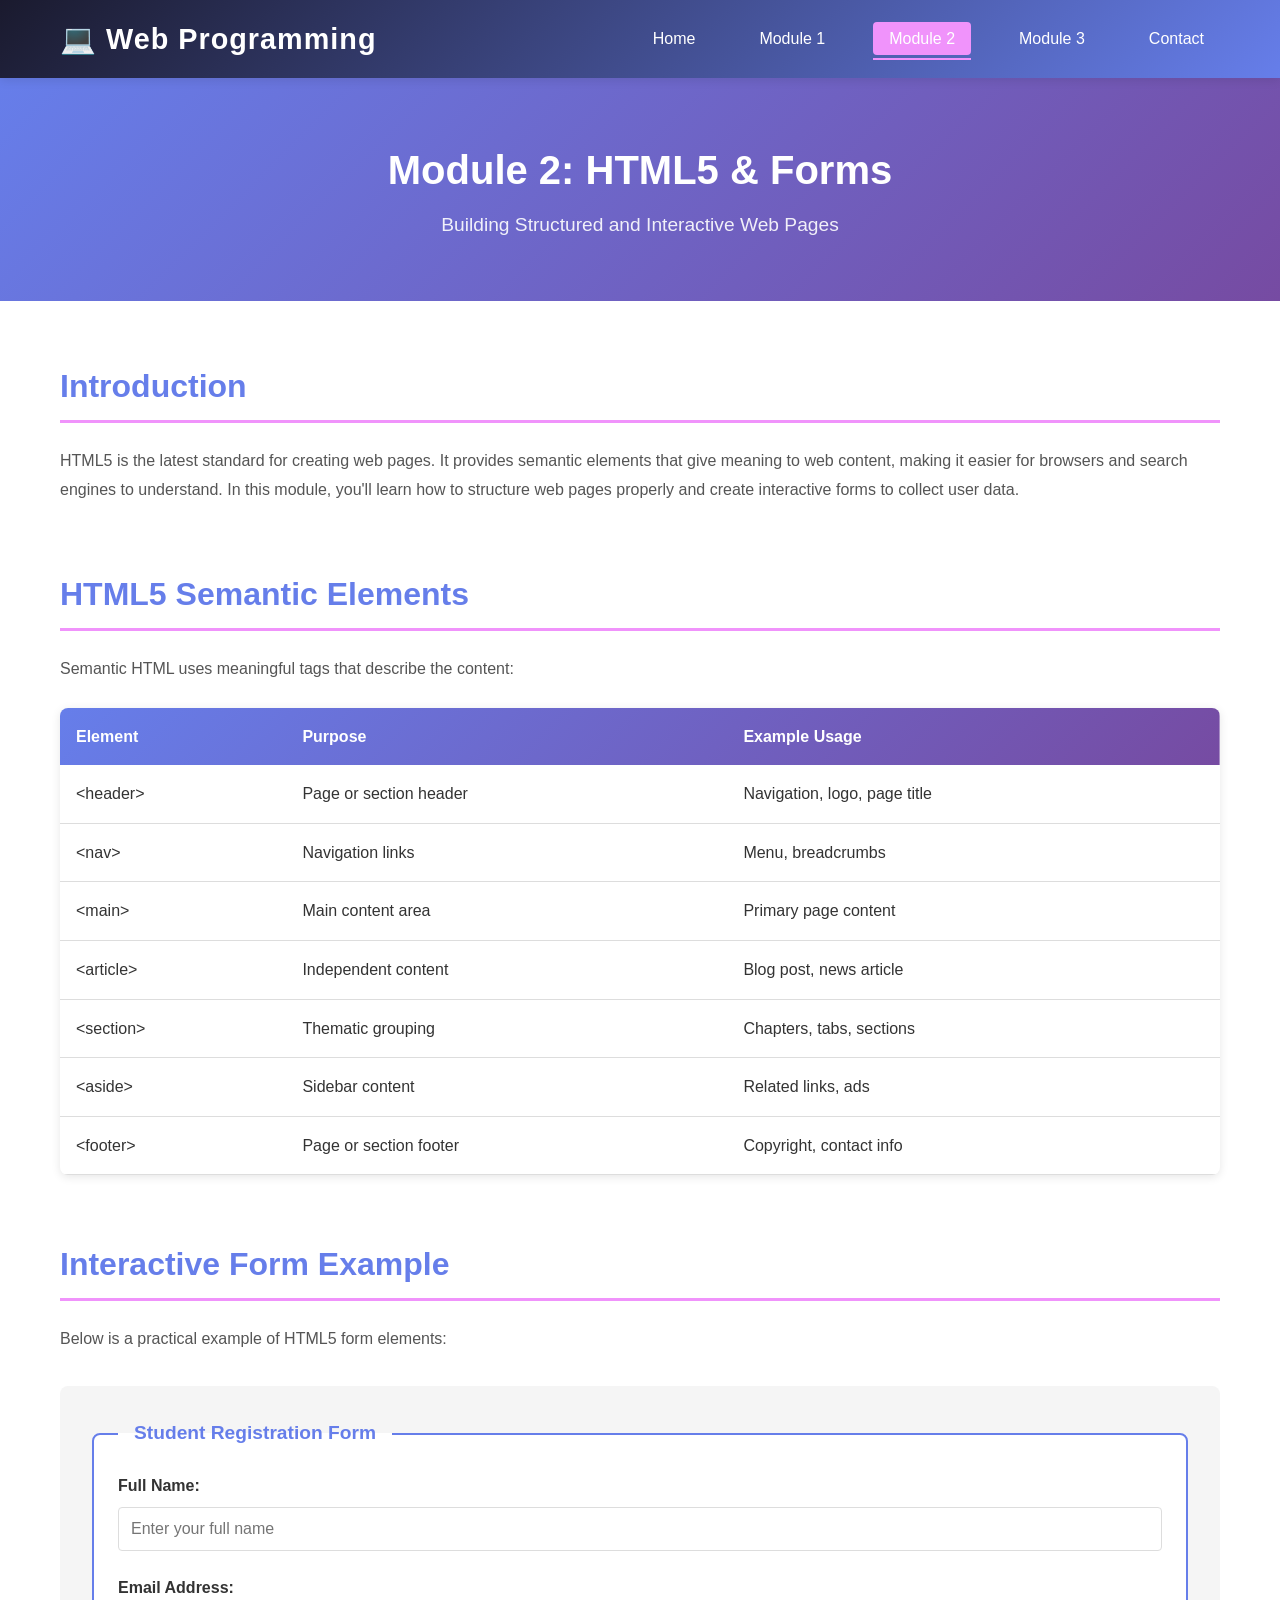
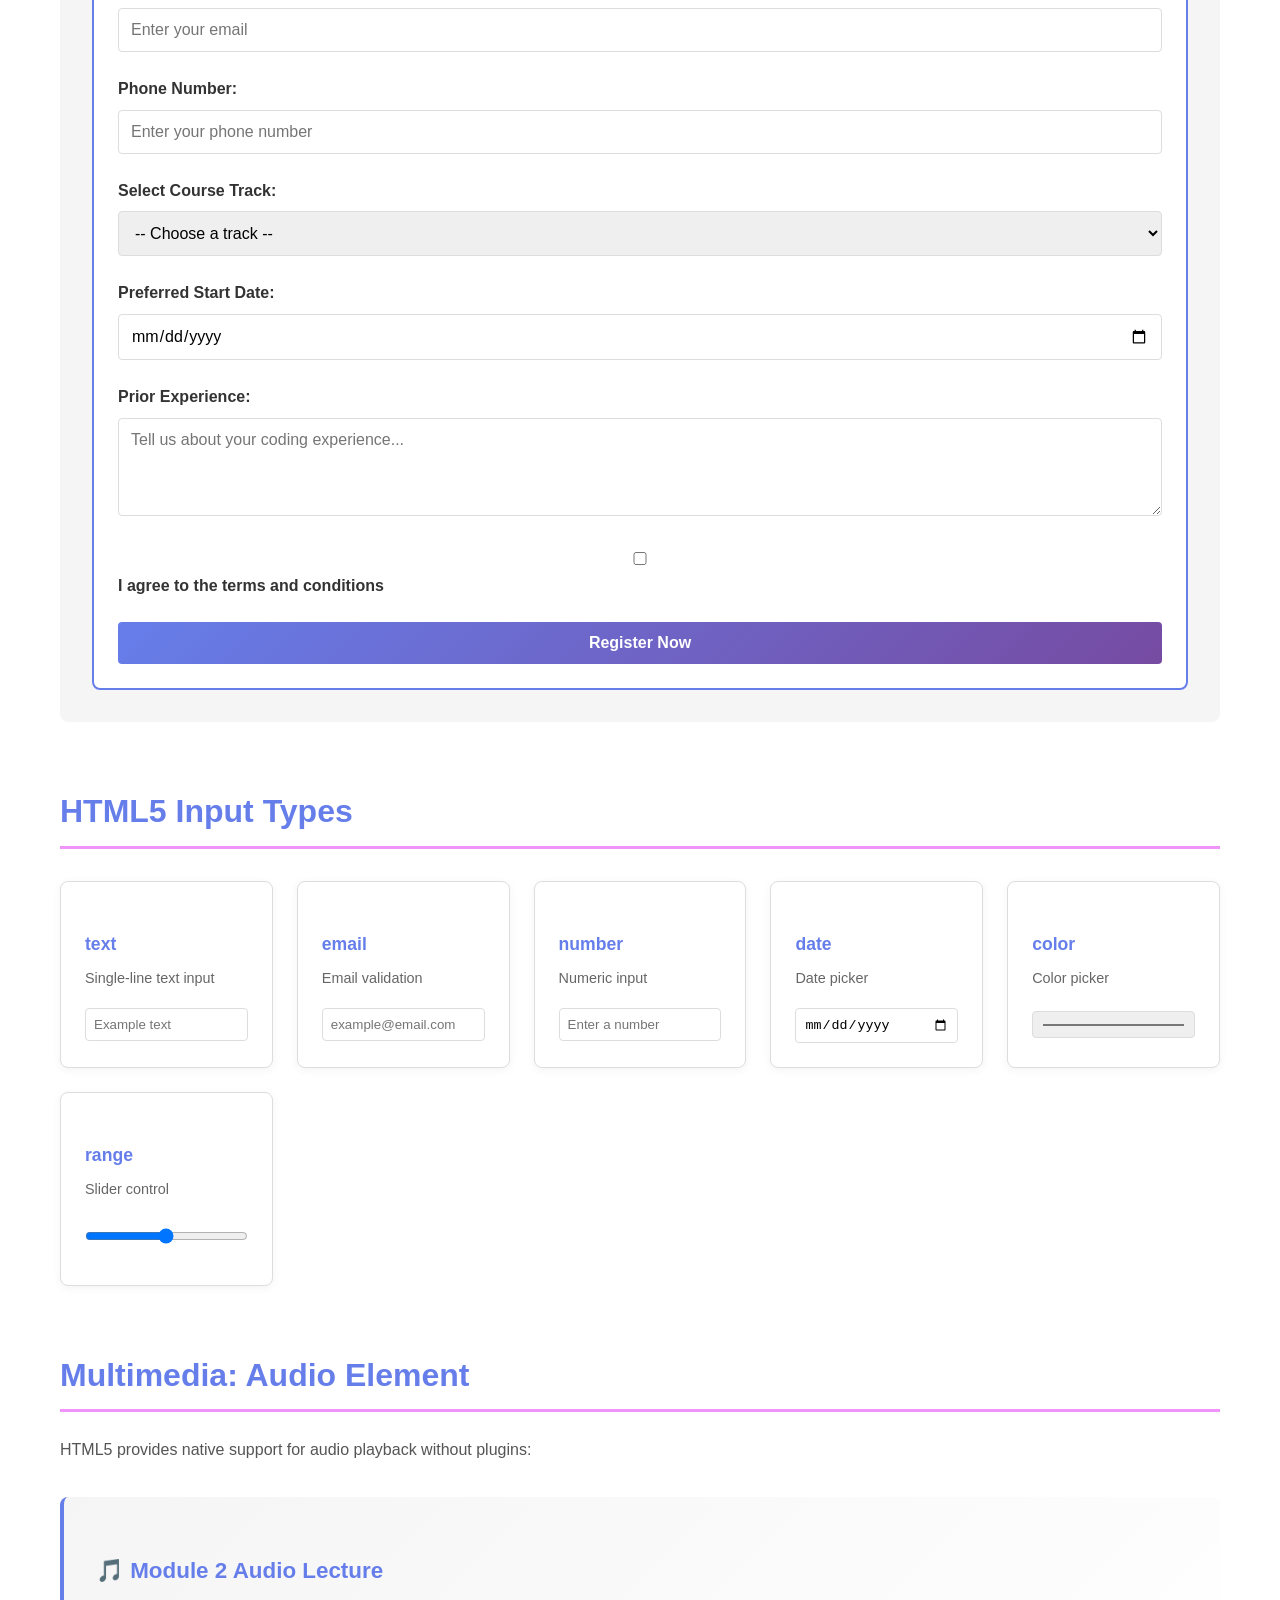
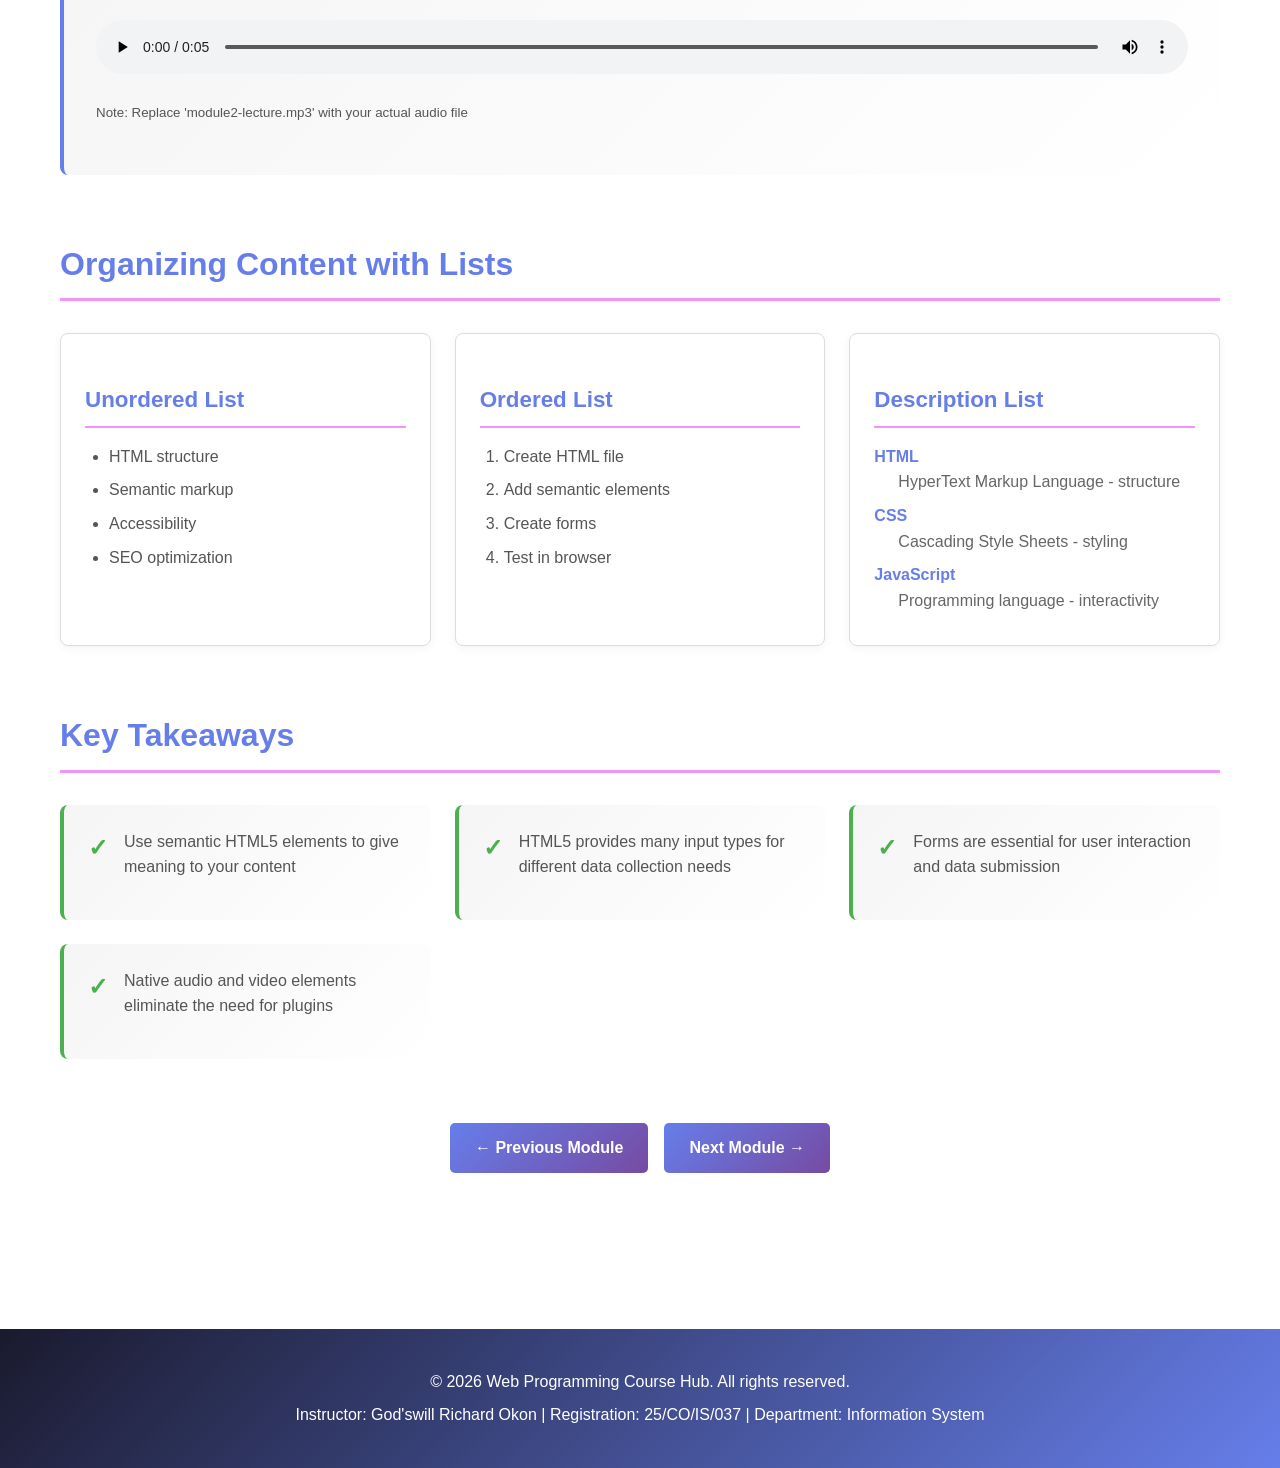
==== module2.html @ a0d01e19 "Initial commit: Web Programming Course Website" ====
<!DOCTYPE html>
<html lang="en">
<head>
    <meta charset="UTF-8">
    <meta name="viewport" content="width=device-width, initial-scale=1.0">
    <title>Module 2: HTML5 & Forms</title>
    <link rel="stylesheet" href="css/style.css">
</head>
<body>
    <!-- Navigation Bar -->
    <nav class="navbar">
        <div class="nav-container">
            <div class="logo">
                <h1>💻 Web Programming</h1>
            </div>
            <ul class="nav-menu">
                <li><a href="index.html">Home</a></li>
                <li><a href="module1.html">Module 1</a></li>
                <li><a href="module2.html" class="active">Module 2</a></li>
                <li><a href="module3.html">Module 3</a></li>
                <li><a href="contact.html">Contact</a></li>
            </ul>
            <div class="hamburger">
                <span></span>
                <span></span>
                <span></span>
            </div>
        </div>
    </nav>

    <!-- Module Header -->
    <section class="module-header">
        <div class="container">
            <h1>Module 2: HTML5 & Forms</h1>
            <p>Building Structured and Interactive Web Pages</p>
        </div>
    </section>

    <!-- Module Content -->
    <section class="module-content">
        <div class="container">
            <!-- Introduction -->
            <div class="content-section">
                <h2>Introduction</h2>
                <p>
                    HTML5 is the latest standard for creating web pages. It provides semantic elements that give meaning 
                    to web content, making it easier for browsers and search engines to understand. In this module, you'll 
                    learn how to structure web pages properly and create interactive forms to collect user data.
                </p>
            </div>

            <!-- HTML5 Semantic Elements -->
            <div class="content-section">
                <h2>HTML5 Semantic Elements</h2>
                <p>Semantic HTML uses meaningful tags that describe the content:</p>
                <table class="elements-table">
                    <thead>
                        <tr>
                            <th>Element</th>
                            <th>Purpose</th>
                            <th>Example Usage</th>
                        </tr>
                    </thead>
                    <tbody>
                        <tr>
                            <td>&lt;header&gt;</td>
                            <td>Page or section header</td>
                            <td>Navigation, logo, page title</td>
                        </tr>
                        <tr>
                            <td>&lt;nav&gt;</td>
                            <td>Navigation links</td>
                            <td>Menu, breadcrumbs</td>
                        </tr>
                        <tr>
                            <td>&lt;main&gt;</td>
                            <td>Main content area</td>
                            <td>Primary page content</td>
                        </tr>
                        <tr>
                            <td>&lt;article&gt;</td>
                            <td>Independent content</td>
                            <td>Blog post, news article</td>
                        </tr>
                        <tr>
                            <td>&lt;section&gt;</td>
                            <td>Thematic grouping</td>
                            <td>Chapters, tabs, sections</td>
                        </tr>
                        <tr>
                            <td>&lt;aside&gt;</td>
                            <td>Sidebar content</td>
                            <td>Related links, ads</td>
                        </tr>
                        <tr>
                            <td>&lt;footer&gt;</td>
                            <td>Page or section footer</td>
                            <td>Copyright, contact info</td>
                        </tr>
                    </tbody>
                </table>
            </div>

            <!-- Form Elements -->
            <div class="content-section">
                <h2>Interactive Form Example</h2>
                <p>Below is a practical example of HTML5 form elements:</p>
                
                <form class="demo-form" onsubmit="handleFormSubmit(event)">
                    <fieldset>
                        <legend>Student Registration Form</legend>
                        
                        <div class="form-group">
                            <label for="fullname">Full Name:</label>
                            <input type="text" id="fullname" name="fullname" placeholder="Enter your full name" required>
                        </div>

                        <div class="form-group">
                            <label for="email">Email Address:</label>
                            <input type="email" id="email" name="email" placeholder="Enter your email" required>
                        </div>

                        <div class="form-group">
                            <label for="phone">Phone Number:</label>
                            <input type="tel" id="phone" name="phone" placeholder="Enter your phone number">
                        </div>

                        <div class="form-group">
                            <label for="course">Select Course Track:</label>
                            <select id="course" name="course" required>
                                <option value="">-- Choose a track --</option>
                                <option value="frontend">Frontend Web Development</option>
                                <option value="backend">Backend Development</option>
                                <option value="fullstack">Full-Stack Development</option>
                                <option value="mobile">Mobile App Development</option>
                            </select>
                        </div>

                        <div class="form-group">
                            <label for="startdate">Preferred Start Date:</label>
                            <input type="date" id="startdate" name="startdate" required>
                        </div>

                        <div class="form-group">
                            <label for="experience">Prior Experience:</label>
                            <textarea id="experience" name="experience" placeholder="Tell us about your coding experience..." rows="4"></textarea>
                        </div>

                        <div class="form-group">
                            <label>
                                <input type="checkbox" name="terms" required>
                                I agree to the terms and conditions
                            </label>
                        </div>

                        <button type="submit" class="btn-submit">Register Now</button>
                    </fieldset>
                </form>
            </div>

            <!-- Form Input Types -->
            <div class="content-section">
                <h2>HTML5 Input Types</h2>
                <div class="input-types-grid">
                    <div class="input-type-card">
                        <h3>text</h3>
                        <p>Single-line text input</p>
                        <input type="text" placeholder="Example text">
                    </div>
                    <div class="input-type-card">
                        <h3>email</h3>
                        <p>Email validation</p>
                        <input type="email" placeholder="example@email.com">
                    </div>
                    <div class="input-type-card">
                        <h3>number</h3>
                        <p>Numeric input</p>
                        <input type="number" placeholder="Enter a number">
                    </div>
                    <div class="input-type-card">
                        <h3>date</h3>
                        <p>Date picker</p>
                        <input type="date">
                    </div>
                    <div class="input-type-card">
                        <h3>color</h3>
                        <p>Color picker</p>
                        <input type="color">
                    </div>
                    <div class="input-type-card">
                        <h3>range</h3>
                        <p>Slider control</p>
                        <input type="range" min="0" max="100">
                    </div>
                </div>
            </div>

            <!-- Audio Player -->
            <div class="content-section">
                <h2>Multimedia: Audio Element</h2>
                <p>HTML5 provides native support for audio playback without plugins:</p>
                <div class="audio-player-box">
                    <h3>🎵 Module 2 Audio Lecture</h3>
                    <audio controls class="audio-player">
                        <source src="audio/module2-lecture.mp3" type="audio/mpeg">
                        <source src="audio/module2-lecture.wav" type="audio/wav">
                        Your browser does not support the audio element.
                    </audio>
                    <p><small>Note: Replace 'module2-lecture.mp3' with your actual audio file</small></p>
                </div>
            </div>

            <!-- Lists -->
            <div class="content-section">
                <h2>Organizing Content with Lists</h2>
                <div class="lists-grid">
                    <div class="list-box">
                        <h3>Unordered List</h3>
                        <ul>
                            <li>HTML structure</li>
                            <li>Semantic markup</li>
                            <li>Accessibility</li>
                            <li>SEO optimization</li>
                        </ul>
                    </div>
                    <div class="list-box">
                        <h3>Ordered List</h3>
                        <ol>
                            <li>Create HTML file</li>
                            <li>Add semantic elements</li>
                            <li>Create forms</li>
                            <li>Test in browser</li>
                        </ol>
                    </div>
                    <div class="list-box">
                        <h3>Description List</h3>
                        <dl>
                            <dt>HTML</dt>
                            <dd>HyperText Markup Language - structure</dd>
                            <dt>CSS</dt>
                            <dd>Cascading Style Sheets - styling</dd>
                            <dt>JavaScript</dt>
                            <dd>Programming language - interactivity</dd>
                        </dl>
                    </div>
                </div>
            </div>

            <!-- Key Takeaways -->
            <div class="content-section">
                <h2>Key Takeaways</h2>
                <div class="takeaways-list">
                    <div class="takeaway-item">
                        <span class="checkmark">✓</span>
                        <p>Use semantic HTML5 elements to give meaning to your content</p>
                    </div>
                    <div class="takeaway-item">
                        <span class="checkmark">✓</span>
                        <p>HTML5 provides many input types for different data collection needs</p>
                    </div>
                    <div class="takeaway-item">
                        <span class="checkmark">✓</span>
                        <p>Forms are essential for user interaction and data submission</p>
                    </div>
                    <div class="takeaway-item">
                        <span class="checkmark">✓</span>
                        <p>Native audio and video elements eliminate the need for plugins</p>
                    </div>
                </div>
            </div>

            <!-- Navigation Buttons -->
            <div class="module-navigation">
                <a href="module1.html" class="btn-nav">← Previous Module</a>
                <a href="module3.html" class="btn-nav">Next Module →</a>
            </div>
        </div>
    </section>

    <!-- Footer -->
    <footer class="footer">
        <div class="container">
            <p>&copy; 2026 Web Programming Course Hub. All rights reserved.</p>
            <p>Instructor: God'swill Richard Okon | Registration: 25/CO/IS/037 | Department: Information System</p>
        </div>
    </footer>

    <script src="js/script.js"></script>
</body>
</html>
---- css/style.css ----
/* ========================================
   GLOBAL STYLES & VARIABLES
   ======================================== */

:root {
    --primary-color: #667eea;
    --secondary-color: #764ba2;
    --accent-color: #f093fb;
    --dark-color: #1a1a2e;
    --light-color: #f5f5f5;
    --text-color: #333;
    --border-color: #ddd;
    --success-color: #4caf50;
    --warning-color: #ff9800;
    --error-color: #f44336;
    --transition: all 0.3s ease;
}

* {
    margin: 0;
    padding: 0;
    box-sizing: border-box;
}

html {
    scroll-behavior: smooth;
}

body {
    font-family: 'Segoe UI', Tahoma, Geneva, Verdana, sans-serif;
    line-height: 1.6;
    color: var(--text-color);
    background-color: #fff;
}

.container {
    max-width: 1200px;
    margin: 0 auto;
    padding: 0 20px;
}

/* ========================================
   NAVIGATION BAR
   ======================================== */

.navbar {
    background: linear-gradient(135deg, var(--dark-color), var(--primary-color));
    padding: 1rem 0;
    position: sticky;
    top: 0;
    z-index: 1000;
    box-shadow: 0 2px 10px rgba(0, 0, 0, 0.1);
}

.nav-container {
    max-width: 1200px;
    margin: 0 auto;
    padding: 0 20px;
    display: flex;
    justify-content: space-between;
    align-items: center;
}

.logo h1 {
    color: white;
    font-size: 1.8rem;
    font-weight: 700;
    letter-spacing: 1px;
}

.nav-menu {
    display: flex;
    list-style: none;
    gap: 2rem;
}

.nav-menu a {
    color: white;
    text-decoration: none;
    font-weight: 500;
    padding: 0.5rem 1rem;
    border-radius: 4px;
    transition: var(--transition);
    position: relative;
}

.nav-menu a:hover,
.nav-menu a.active {
    background-color: var(--accent-color);
    color: white;
}

.nav-menu a::after {
    content: '';
    position: absolute;
    bottom: -5px;
    left: 0;
    width: 0;
    height: 2px;
    background-color: var(--accent-color);
    transition: width 0.3s ease;
}

.nav-menu a:hover::after,
.nav-menu a.active::after {
    width: 100%;
}

.hamburger {
    display: none;
    flex-direction: column;
    cursor: pointer;
}

.hamburger span {
    width: 25px;
    height: 3px;
    background-color: white;
    margin: 5px 0;
    border-radius: 3px;
    transition: var(--transition);
}

/* ========================================
   HERO SECTION
   ======================================== */

.hero {
    background: linear-gradient(135deg, var(--primary-color), var(--secondary-color));
    color: white;
    padding: 100px 20px;
    text-align: center;
    animation: fadeInDown 0.8s ease;
}

.hero-content h2 {
    font-size: 3rem;
    margin-bottom: 1rem;
    text-shadow: 2px 2px 4px rgba(0, 0, 0, 0.3);
}

.hero-content p {
    font-size: 1.3rem;
    margin-bottom: 2rem;
    opacity: 0.95;
}

.cta-button {
    background-color: var(--accent-color);
    color: white;
    padding: 12px 30px;
    border: none;
    border-radius: 50px;
    font-size: 1rem;
    font-weight: 600;
    cursor: pointer;
    transition: var(--transition);
    box-shadow: 0 4px 15px rgba(0, 0, 0, 0.2);
}

.cta-button:hover {
    transform: translateY(-3px);
    box-shadow: 0 6px 20px rgba(0, 0, 0, 0.3);
    background-color: #ff7fe5;
}

/* ========================================
   ABOUT SECTION
   ======================================== */

.about {
    padding: 60px 20px;
    background-color: var(--light-color);
}

.about h2 {
    font-size: 2.2rem;
    margin-bottom: 1.5rem;
    text-align: center;
    color: var(--primary-color);
}

.about p {
    font-size: 1.1rem;
    line-height: 1.8;
    text-align: center;
    max-width: 800px;
    margin: 0 auto;
    color: #555;
}

/* ========================================
   MODULES SECTION
   ======================================== */

.modules {
    padding: 80px 20px;
}

.modules h2 {
    font-size: 2.5rem;
    text-align: center;
    margin-bottom: 3rem;
    color: var(--primary-color);
}

.modules-grid {
    display: grid;
    grid-template-columns: repeat(auto-fit, minmax(350px, 1fr));
    gap: 2rem;
}

.module-card {
    background: white;
    border-radius: 10px;
    overflow: hidden;
    box-shadow: 0 4px 15px rgba(0, 0, 0, 0.1);
    transition: var(--transition);
    animation: fadeInUp 0.8s ease;
}

.module-card:hover {
    transform: translateY(-10px);
    box-shadow: 0 8px 25px rgba(0, 0, 0, 0.15);
}

.module-image {
    width: 100%;
    height: 250px;
    overflow: hidden;
    background: linear-gradient(135deg, var(--primary-color), var(--secondary-color));
    display: flex;
    align-items: center;
    justify-content: center;
}

.module-image img {
    width: 100%;
    height: 100%;
    object-fit: cover;
}

.module-content {
    padding: 2rem;
}

.module-content h3 {
    color: var(--primary-color);
    margin-bottom: 1rem;
    font-size: 1.5rem;
}

.module-content p {
    color: #666;
    margin-bottom: 1.5rem;
    line-height: 1.7;
}

.topics-list {
    list-style: none;
    margin-bottom: 1.5rem;
}

.topics-list li {
    padding: 0.5rem 0;
    padding-left: 1.5rem;
    position: relative;
    color: #555;
}

.topics-list li:before {
    content: '✓';
    position: absolute;
    left: 0;
    color: var(--success-color);
    font-weight: bold;
}

.btn-learn-more {
    display: inline-block;
    background: linear-gradient(135deg, var(--primary-color), var(--secondary-color));
    color: white;
    padding: 10px 20px;
    border-radius: 5px;
    text-decoration: none;
    transition: var(--transition);
    font-weight: 600;
}

.btn-learn-more:hover {
    transform: translateX(5px);
    box-shadow: 0 4px 15px rgba(102, 126, 234, 0.4);
}

/* ========================================
   FEATURES SECTION
   ======================================== */

.features {
    padding: 80px 20px;
    background-color: var(--light-color);
}

.features h2 {
    font-size: 2.5rem;
    text-align: center;
    margin-bottom: 3rem;
    color: var(--primary-color);
}

.features-grid {
    display: grid;
    grid-template-columns: repeat(auto-fit, minmax(250px, 1fr));
    gap: 2rem;
}

.feature-box {
    background: white;
    padding: 2rem;
    border-radius: 10px;
    text-align: center;
    box-shadow: 0 2px 10px rgba(0, 0, 0, 0.05);
    transition: var(--transition);
}

.feature-box:hover {
    transform: translateY(-5px);
    box-shadow: 0 4px 20px rgba(0, 0, 0, 0.1);
}

.feature-icon {
    font-size: 3rem;
    margin-bottom: 1rem;
}

.feature-box h3 {
    color: var(--primary-color);
    margin-bottom: 1rem;
}

.feature-box p {
    color: #666;
    line-height: 1.6;
}

/* ========================================
   MODULE HEADER
   ======================================== */

.module-header {
    background: linear-gradient(135deg, var(--primary-color), var(--secondary-color));
    color: white;
    padding: 60px 20px;
    text-align: center;
}

.module-header h1 {
    font-size: 2.5rem;
    margin-bottom: 0.5rem;
}

.module-header p {
    font-size: 1.2rem;
    opacity: 0.9;
}

/* ========================================
   MODULE CONTENT
   ======================================== */

.module-content {
    padding: 60px 20px;
}

.content-section {
    margin-bottom: 4rem;
}

.content-section h2 {
    color: var(--primary-color);
    font-size: 2rem;
    margin-bottom: 1.5rem;
    border-bottom: 3px solid var(--accent-color);
    padding-bottom: 0.5rem;
}

.content-section h3 {
    color: var(--secondary-color);
    font-size: 1.4rem;
    margin-bottom: 1rem;
    margin-top: 1.5rem;
}

.content-section p {
    color: #555;
    line-height: 1.8;
    margin-bottom: 1rem;
}

/* ========================================
   TABLES
   ======================================== */

.protocols-table,
.elements-table,
.selectors-table {
    width: 100%;
    border-collapse: collapse;
    margin: 1.5rem 0;
    box-shadow: 0 2px 10px rgba(0, 0, 0, 0.1);
    border-radius: 8px;
    overflow: hidden;
}

.protocols-table thead,
.elements-table thead,
.selectors-table thead {
    background: linear-gradient(135deg, var(--primary-color), var(--secondary-color));
    color: white;
}

.protocols-table th,
.elements-table th,
.selectors-table th {
    padding: 1rem;
    text-align: left;
    font-weight: 600;
}

.protocols-table td,
.elements-table td,
.selectors-table td {
    padding: 1rem;
    border-bottom: 1px solid var(--border-color);
}

.protocols-table tbody tr:hover,
.elements-table tbody tr:hover,
.selectors-table tbody tr:hover {
    background-color: var(--light-color);
}

/* ========================================
   CONCEPT CARDS
   ======================================== */

.concepts-grid {
    display: grid;
    grid-template-columns: repeat(auto-fit, minmax(250px, 1fr));
    gap: 1.5rem;
    margin: 2rem 0;
}

.concept-card {
    background: linear-gradient(135deg, var(--light-color), white);
    padding: 1.5rem;
    border-radius: 8px;
    border-left: 4px solid var(--primary-color);
    box-shadow: 0 2px 10px rgba(0, 0, 0, 0.05);
    transition: var(--transition);
}

.concept-card:hover {
    transform: translateX(5px);
    box-shadow: 0 4px 15px rgba(0, 0, 0, 0.1);
}

.concept-card h3 {
    color: var(--primary-color);
    margin-bottom: 0.5rem;
}

.concept-card p {
    color: #666;
    font-size: 0.95rem;
}

/* ========================================
   ARCHITECTURE BOX
   ======================================== */

.architecture-box {
    display: flex;
    gap: 2rem;
    margin: 2rem 0;
    flex-wrap: wrap;
    align-items: center;
    justify-content: center;
}

.architecture-item {
    background: linear-gradient(135deg, var(--light-color), white);
    padding: 2rem;
    border-radius: 8px;
    flex: 1;
    min-width: 250px;
    border: 2px solid var(--primary-color);
}

.architecture-item h3 {
    color: var(--primary-color);
    margin-bottom: 1rem;
}

.architecture-item ul {
    list-style: none;
    padding-left: 0;
}

.architecture-item li {
    padding: 0.5rem 0;
    padding-left: 1.5rem;
    position: relative;
    color: #555;
}

.architecture-item li:before {
    content: '→';
    position: absolute;
    left: 0;
    color: var(--secondary-color);
    font-weight: bold;
}

.architecture-arrow {
    font-size: 2rem;
    color: var(--primary-color);
    font-weight: bold;
}

/* ========================================
   LIFECYCLE STEPS
   ======================================== */

.lifecycle-steps {
    display: grid;
    grid-template-columns: repeat(auto-fit, minmax(150px, 1fr));
    gap: 1.5rem;
    margin: 2rem 0;
}

.step {
    background: white;
    padding: 1.5rem;
    border-radius: 8px;
    text-align: center;
    box-shadow: 0 2px 10px rgba(0, 0, 0, 0.1);
    transition: var(--transition);
    border-top: 3px solid var(--primary-color);
}

.step:hover {
    transform: translateY(-5px);
    box-shadow: 0 4px 20px rgba(0, 0, 0, 0.15);
}

.step-number {
    display: inline-block;
    width: 40px;
    height: 40px;
    background: linear-gradient(135deg, var(--primary-color), var(--secondary-color));
    color: white;
    border-radius: 50%;
    line-height: 40px;
    font-weight: bold;
    margin-bottom: 0.5rem;
}

.step h3 {
    color: var(--primary-color);
    margin-bottom: 0.5rem;
}

.step p {
    color: #666;
    font-size: 0.9rem;
}

/* ========================================
   TAKEAWAYS LIST
   ======================================== */

.takeaways-list {
    display: grid;
    grid-template-columns: repeat(auto-fit, minmax(300px, 1fr));
    gap: 1.5rem;
    margin: 2rem 0;
}

.takeaway-item {
    background: linear-gradient(135deg, var(--light-color), white);
    padding: 1.5rem;
    border-radius: 8px;
    border-left: 4px solid var(--success-color);
    display: flex;
    gap: 1rem;
}

.checkmark {
    color: var(--success-color);
    font-size: 1.5rem;
    font-weight: bold;
    flex-shrink: 0;
}

.takeaway-item p {
    color: #555;
    line-height: 1.6;
}

/* ========================================
   FORMS
   ======================================== */

.demo-form,
.contact-form {
    background: var(--light-color);
    padding: 2rem;
    border-radius: 8px;
    margin: 2rem 0;
}

fieldset {
    border: 2px solid var(--primary-color);
    border-radius: 8px;
    padding: 1.5rem;
    background: white;
}

legend {
    color: var(--primary-color);
    font-weight: 600;
    padding: 0 1rem;
    font-size: 1.2rem;
}

.form-group {
    margin-bottom: 1.5rem;
}

.form-group label {
    display: block;
    margin-bottom: 0.5rem;
    color: var(--text-color);
    font-weight: 600;
}

.form-group input,
.form-group select,
.form-group textarea {
    width: 100%;
    padding: 0.75rem;
    border: 1px solid var(--border-color);
    border-radius: 4px;
    font-size: 1rem;
    font-family: inherit;
    transition: var(--transition);
}

.form-group input:focus,
.form-group select:focus,
.form-group textarea:focus {
    outline: none;
    border-color: var(--primary-color);
    box-shadow: 0 0 0 3px rgba(102, 126, 234, 0.1);
}

.btn-submit {
    background: linear-gradient(135deg, var(--primary-color), var(--secondary-color));
    color: white;
    padding: 12px 30px;
    border: none;
    border-radius: 4px;
    font-size: 1rem;
    font-weight: 600;
    cursor: pointer;
    transition: var(--transition);
    width: 100%;
}

.btn-submit:hover {
    transform: translateY(-2px);
    box-shadow: 0 4px 15px rgba(102, 126, 234, 0.4);
}

/* ========================================
   INPUT TYPES GRID
   ======================================== */

.input-types-grid {
    display: grid;
    grid-template-columns: repeat(auto-fit, minmax(200px, 1fr));
    gap: 1.5rem;
    margin: 2rem 0;
}

.input-type-card {
    background: white;
    padding: 1.5rem;
    border-radius: 8px;
    border: 1px solid var(--border-color);
    box-shadow: 0 2px 10px rgba(0, 0, 0, 0.05);
}

.input-type-card h3 {
    color: var(--primary-color);
    margin-bottom: 0.5rem;
    font-size: 1.1rem;
}

.input-type-card p {
    color: #666;
    font-size: 0.9rem;
    margin-bottom: 1rem;
}

.input-type-card input {
    width: 100%;
    padding: 0.5rem;
    border: 1px solid var(--border-color);
    border-radius: 4px;
}

/* ========================================
   AUDIO PLAYER
   ======================================== */

.audio-player-box {
    background: linear-gradient(135deg, var(--light-color), white);
    padding: 2rem;
    border-radius: 8px;
    margin: 2rem 0;
    border-left: 4px solid var(--primary-color);
}

.audio-player-box h3 {
    color: var(--primary-color);
    margin-bottom: 1rem;
}

.audio-player {
    width: 100%;
    margin: 1rem 0;
}

/* ========================================
   LISTS
   ======================================== */

.lists-grid {
    display: grid;
    grid-template-columns: repeat(auto-fit, minmax(250px, 1fr));
    gap: 1.5rem;
    margin: 2rem 0;
}

.list-box {
    background: white;
    padding: 1.5rem;
    border-radius: 8px;
    border: 1px solid var(--border-color);
    box-shadow: 0 2px 10px rgba(0, 0, 0, 0.05);
}

.list-box h3 {
    color: var(--primary-color);
    margin-bottom: 1rem;
    border-bottom: 2px solid var(--accent-color);
    padding-bottom: 0.5rem;
}

.list-box ul,
.list-box ol {
    margin-left: 1.5rem;
}

.list-box li {
    margin-bottom: 0.5rem;
    color: #555;
}

.list-box dl {
    margin-left: 0;
}

.list-box dt {
    font-weight: 600;
    color: var(--primary-color);
    margin-top: 0.5rem;
}

.list-box dd {
    margin-left: 1.5rem;
    color: #666;
    margin-bottom: 0.5rem;
}

/* ========================================
   BOX MODEL DEMO
   ======================================== */

.box-model-demo {
    margin: 2rem 0;
    display: flex;
    justify-content: center;
}

.box-model-outer {
    background-color: #FFE66D;
    padding: 30px;
    border-radius: 8px;
    text-align: center;
    max-width: 500px;
}

.box-model-outer p {
    color: #333;
    font-weight: 600;
    margin: 0;
}

.box-model-border {
    background-color: #FF6B6B;
    padding: 20px;
    border: 3px solid #333;
    border-radius: 4px;
    margin-top: 10px;
}

.box-model-border p {
    color: white;
    margin: 0;
}

.box-model-padding {
    background-color: #4ECDC4;
    padding: 15px;
    border-radius: 4px;
    margin-top: 10px;
}

.box-model-padding p {
    color: white;
    margin: 0;
}

.box-model-content {
    background-color: #667eea;
    padding: 10px;
    border-radius: 4px;
    margin-top: 10px;
}

.box-model-content p {
    color: white;
    margin: 0;
}

/* ========================================
   FLEXBOX DEMO
   ======================================== */

.flexbox-demo {
    display: flex;
    gap: 1rem;
    margin: 2rem 0;
    flex-wrap: wrap;
    padding: 1.5rem;
    background: var(--light-color);
    border-radius: 8px;
}

.flex-item {
    flex: 1;
    min-width: 150px;
    background: linear-gradient(135deg, var(--primary-color), var(--secondary-color));
    color: white;
    padding: 2rem;
    border-radius: 8px;
    text-align: center;
    font-weight: 600;
    transition: var(--transition);
}

.flex-item:hover {
    transform: scale(1.05);
}

/* ========================================
   GRID DEMO
   ======================================== */

.grid-demo {
    display: grid;
    grid-template-columns: repeat(auto-fit, minmax(150px, 1fr));
    gap: 1rem;
    margin: 2rem 0;
    padding: 1.5rem;
    background: var(--light-color);
    border-radius: 8px;
}

.grid-item {
    background: linear-gradient(135deg, var(--primary-color), var(--secondary-color));
    color: white;
    padding: 2rem;
    border-radius: 8px;
    text-align: center;
    font-weight: 600;
    transition: var(--transition);
}

.grid-item:hover {
    transform: scale(1.05);
}

/* ========================================
   COLORS GRID
   ======================================== */

.colors-grid {
    display: grid;
    grid-template-columns: repeat(auto-fit, minmax(150px, 1fr));
    gap: 1.5rem;
    margin: 2rem 0;
}

.color-box {
    height: 150px;
    border-radius: 8px;
    display: flex;
    flex-direction: column;
    align-items: center;
    justify-content: center;
    color: white;
    text-shadow: 1px 1px 2px rgba(0, 0, 0, 0.3);
    box-shadow: 0 4px 15px rgba(0, 0, 0, 0.1);
    transition: var(--transition);
}

.color-box:hover {
    transform: translateY(-5px);
}

.color-box p {
    font-weight: 600;
    margin: 0;
}

.color-box small {
    opacity: 0.9;
    font-size: 0.85rem;
}

/* ========================================
   ANIMATION DEMO
   ======================================== */

.animation-demo {
    display: flex;
    gap: 2rem;
    margin: 2rem 0;
    justify-content: center;
    flex-wrap: wrap;
}

.transition-box {
    width: 150px;
    height: 150px;
    background: linear-gradient(135deg, var(--primary-color), var(--secondary-color));
    border-radius: 8px;
    display: flex;
    align-items: center;
    justify-content: center;
    color: white;
    font-weight: 600;
    cursor: pointer;
    transition: var(--transition);
    box-shadow: 0 4px 15px rgba(0, 0, 0, 0.1);
}

.transition-box:hover {
    background: linear-gradient(135deg, var(--secondary-color), var(--primary-color));
    transform: scale(1.1) rotate(5deg);
    box-shadow: 0 8px 25px rgba(0, 0, 0, 0.2);
}

.animation-box {
    width: 150px;
    height: 150px;
    background: linear-gradient(135deg, var(--accent-color), #FF6B6B);
    border-radius: 8px;
    display: flex;
    align-items: center;
    justify-content: center;
    color: white;
    font-weight: 600;
    animation: bounce 2s infinite;
    box-shadow: 0 4px 15px rgba(0, 0, 0, 0.1);
}

/* ========================================
   RESPONSIVE TIPS
   ======================================== */

.responsive-tips {
    display: grid;
    grid-template-columns: repeat(auto-fit, minmax(250px, 1fr));
    gap: 1.5rem;
    margin: 2rem 0;
}

.tip-card {
    background: white;
    padding: 1.5rem;
    border-radius: 8px;
    border-top: 4px solid var(--primary-color);
    box-shadow: 0 2px 10px rgba(0, 0, 0, 0.05);
}

.tip-card h3 {
    color: var(--primary-color);
    margin-bottom: 0.5rem;
}

.tip-card p {
    color: #666;
}

/* ========================================
   TYPOGRAPHY DEMO
   ======================================== */

.typography-demo {
    background: var(--light-color);
    padding: 2rem;
    border-radius: 8px;
    margin: 2rem 0;
}

.typography-demo h3 {
    margin-bottom: 1rem;
    color: var(--primary-color);
}

.typography-demo p {
    margin-bottom: 1rem;
    color: #555;
}

/* ========================================
   MODULE NAVIGATION
   ======================================== */

.module-navigation {
    display: flex;
    gap: 1rem;
    margin: 3rem 0;
    justify-content: center;
    flex-wrap: wrap;
}

.btn-nav {
    background: linear-gradient(135deg, var(--primary-color), var(--secondary-color));
    color: white;
    padding: 12px 25px;
    border-radius: 5px;
    text-decoration: none;
    font-weight: 600;
    transition: var(--transition);
    display: inline-block;
}

.btn-nav:hover {
    transform: translateY(-3px);
    box-shadow: 0 4px 15px rgba(102, 126, 234, 0.4);
}

/* ========================================
   CONTACT SECTION
   ======================================== */

.contact-section {
    padding: 60px 20px;
}

.contact-grid {
    display: grid;
    grid-template-columns: 1fr 1fr;
    gap: 3rem;
    margin-bottom: 3rem;
}

.instructor-info {
    background: var(--light-color);
    padding: 2rem;
    border-radius: 8px;
}

.instructor-info h2 {
    color: var(--primary-color);
    margin-bottom: 1.5rem;
}

.info-card {
    background: white;
    padding: 1.5rem;
    border-radius: 8px;
    border-left: 4px solid var(--primary-color);
    margin-bottom: 1.5rem;
}

.info-item {
    display: flex;
    gap: 1rem;
    margin-bottom: 1rem;
    align-items: flex-start;
}

.info-item:last-child {
    margin-bottom: 0;
}

.info-label {
    font-weight: 600;
    color: var(--primary-color);
    min-width: 150px;
}

.info-value {
    color: #555;
}

.contact-form-box {
    background: white;
    padding: 2rem;
    border-radius: 8px;
    box-shadow: 0 4px 15px rgba(0, 0, 0, 0.1);
}

.contact-form-box h2 {
    color: var(--primary-color);
    margin-bottom: 1.5rem;
}

.form-message {
    margin-top: 1rem;
    padding: 1rem;
    border-radius: 4px;
    display: none;
}

.form-message.success {
    background-color: #d4edda;
    color: #155724;
    border: 1px solid #c3e6cb;
    display: block;
}

.form-message.error {
    background-color: #f8d7da;
    color: #721c24;
    border: 1px solid #f5c6cb;
    display: block;
}

/* ========================================
   CONTACT METHODS
   ======================================== */

.contact-methods {
    margin: 3rem 0;
}

.contact-methods h2 {
    color: var(--primary-color);
    margin-bottom: 2rem;
    text-align: center;
}

.methods-grid {
    display: grid;
    grid-template-columns: repeat(auto-fit, minmax(250px, 1fr));
    gap: 2rem;
}

.method-card {
    background: white;
    padding: 2rem;
    border-radius: 8px;
    text-align: center;
    box-shadow: 0 2px 10px rgba(0, 0, 0, 0.05);
    transition: var(--transition);
    border-top: 3px solid var(--primary-color);
}

.method-card:hover {
    transform: translateY(-5px);
    box-shadow: 0 4px 20px rgba(0, 0, 0, 0.1);
}

.method-icon {
    font-size: 2.5rem;
    margin-bottom: 1rem;
}

.method-card h3 {
    color: var(--primary-color);
    margin-bottom: 0.5rem;
}

.method-card p {
    color: #666;
    margin-bottom: 1rem;
}

.method-link {
    color: var(--primary-color);
    text-decoration: none;
    font-weight: 600;
    transition: var(--transition);
    display: inline-block;
}

.method-link:hover {
    color: var(--secondary-color);
    text-decoration: underline;
}

.method-card button {
    background: linear-gradient(135deg, var(--primary-color), var(--secondary-color));
    color: white;
    border: none;
    padding: 8px 16px;
    border-radius: 4px;
    cursor: pointer;
    font-weight: 600;
    transition: var(--transition);
}

.method-card button:hover {
    transform: scale(1.05);
}

/* ========================================
   FAQ SECTION
   ======================================== */

.faq-section {
    margin: 3rem 0;
}

.faq-section h2 {
    color: var(--primary-color);
    margin-bottom: 2rem;
    text-align: center;
}

.faq-grid {
    display: grid;
    grid-template-columns: repeat(auto-fit, minmax(300px, 1fr));
    gap: 1.5rem;
}

.faq-item {
    background: white;
    padding: 1.5rem;
    border-radius: 8px;
    border-left: 4px solid var(--primary-color);
    box-shadow: 0 2px 10px rgba(0, 0, 0, 0.05);
}

.faq-item h3 {
    color: var(--primary-color);
    margin-bottom: 0.5rem;
}

.faq-item p {
    color: #666;
    line-height: 1.6;
}

/* ========================================
   FOOTER
   ======================================== */

.footer {
    background: linear-gradient(135deg, var(--dark-color), var(--primary-color));
    color: white;
    padding: 2rem;
    text-align: center;
    margin-top: 3rem;
}

.footer p {
    margin: 0.5rem 0;
}

/* ========================================
   ANIMATIONS
   ======================================== */

@keyframes fadeInDown {
    from {
        opacity: 0;
        transform: translateY(-30px);
    }
    to {
        opacity: 1;
        transform: translateY(0);
    }
}

@keyframes fadeInUp {
    from {
        opacity: 0;
        transform: translateY(30px);
    }
    to {
        opacity: 1;
        transform: translateY(0);
    }
}

@keyframes bounce {
    0%, 100% {
        transform: translateY(0);
    }
    50% {
        transform: translateY(-20px);
    }
}

/* ========================================
   RESPONSIVE DESIGN
   ======================================== */

@media (max-width: 768px) {
    .nav-menu {
        display: none;
        position: absolute;
        top: 70px;
        left: 0;
        right: 0;
        background: var(--dark-color);
        flex-direction: column;
        gap: 0;
        padding: 1rem 0;
        z-index: 999;
    }

    .nav-menu.active {
        display: flex;
    }

    .nav-menu a {
        padding: 1rem;
        border-radius: 0;
    }

    .hamburger {
        display: flex;
    }

    .hero-content h2 {
        font-size: 2rem;
    }

    .modules-grid {
        grid-template-columns: 1fr;
    }

    .contact-grid {
        grid-template-columns: 1fr;
    }

    .architecture-box {
        flex-direction: column;
    }

    .architecture-arrow {
        transform: rotate(90deg);
    }

    .lifecycle-steps {
        grid-template-columns: repeat(2, 1fr);
    }

    .takeaways-list {
        grid-template-columns: 1fr;
    }

    .features-grid {
        grid-template-columns: 1fr;
    }

    .concepts-grid {
        grid-template-columns: 1fr;
    }

    .module-navigation {
        flex-direction: column;
    }

    .btn-nav {
        width: 100%;
        text-align: center;
    }
}

@media (max-width: 480px) {
    .logo h1 {
        font-size: 1.3rem;
    }

    .hero-content h2 {
        font-size: 1.5rem;
    }

    .hero-content p {
        font-size: 1rem;
    }

    .modules h2,
    .features h2 {
        font-size: 1.8rem;
    }

    .module-header h1 {
        font-size: 1.8rem;
    }

    .content-section h2 {
        font-size: 1.5rem;
    }

    .lifecycle-steps {
        grid-template-columns: 1fr;
    }

    .animation-demo {
        flex-direction: column;
        align-items: center;
    }
}
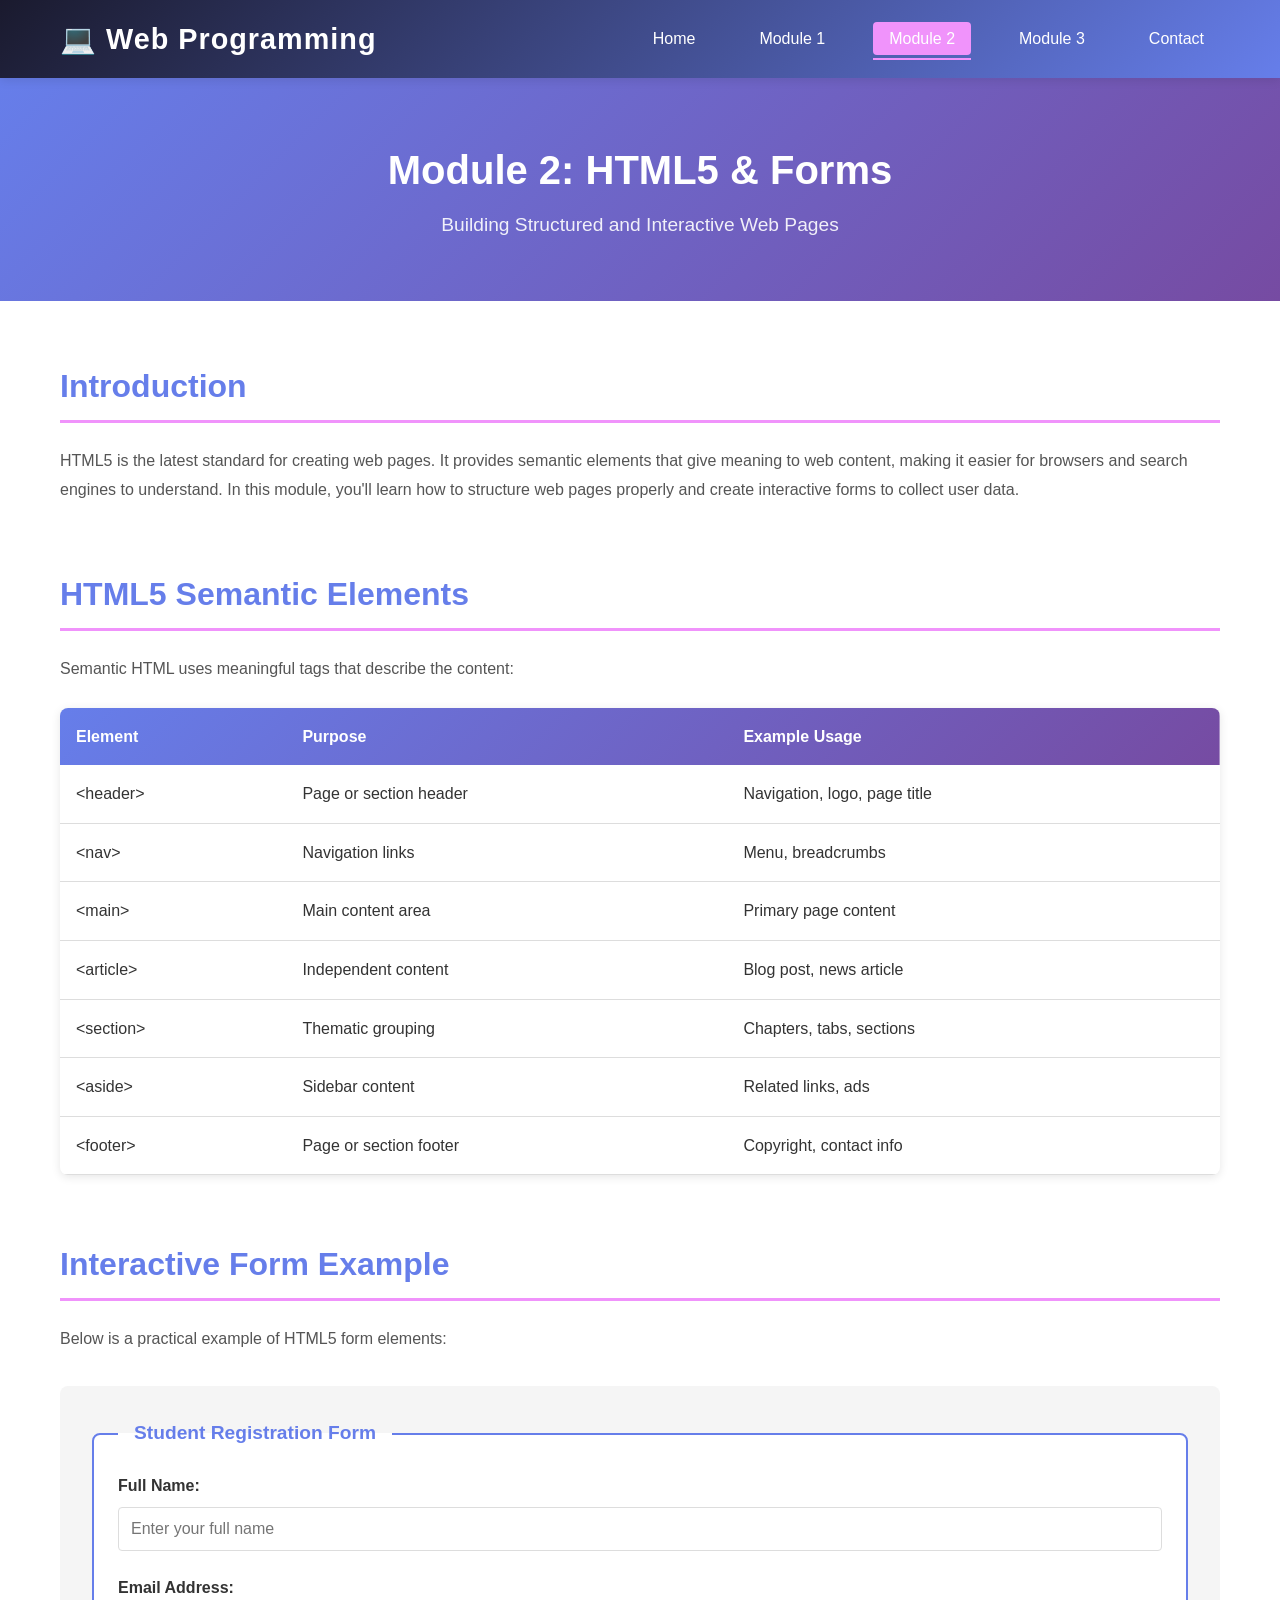
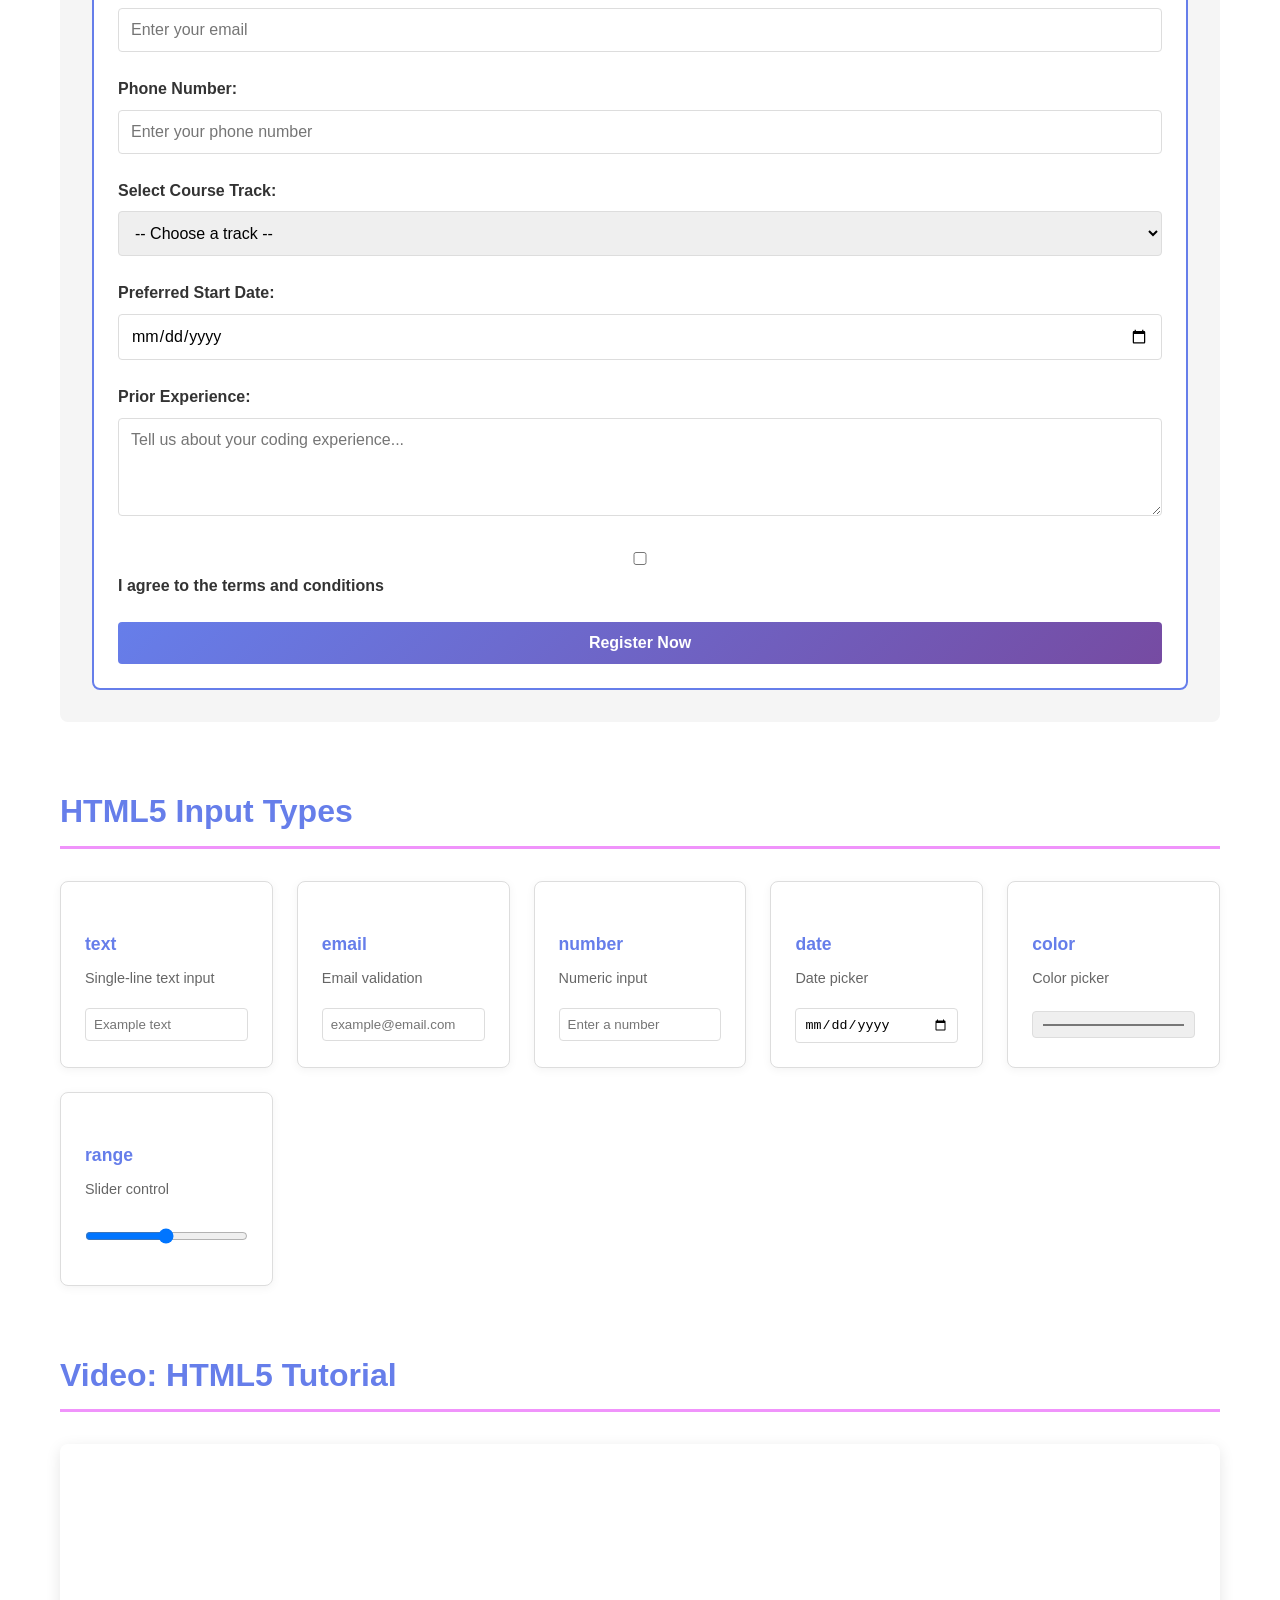
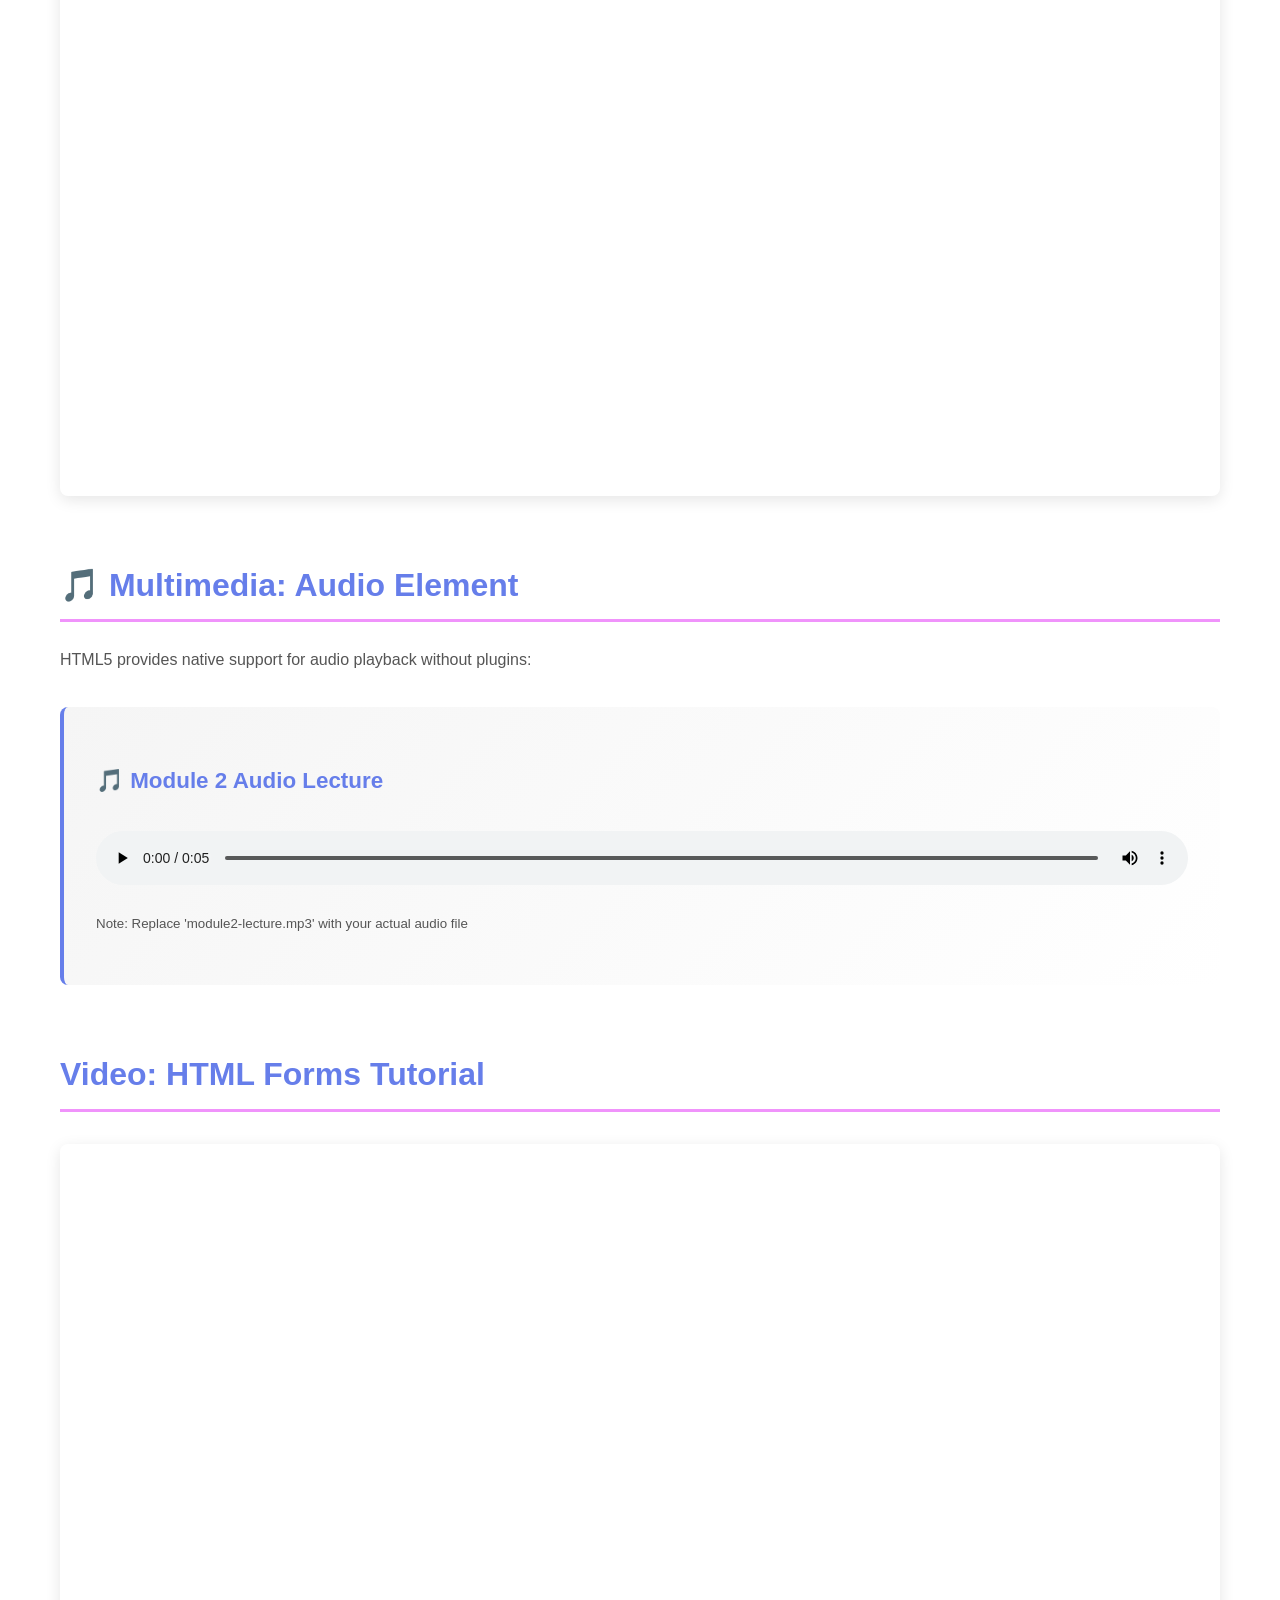
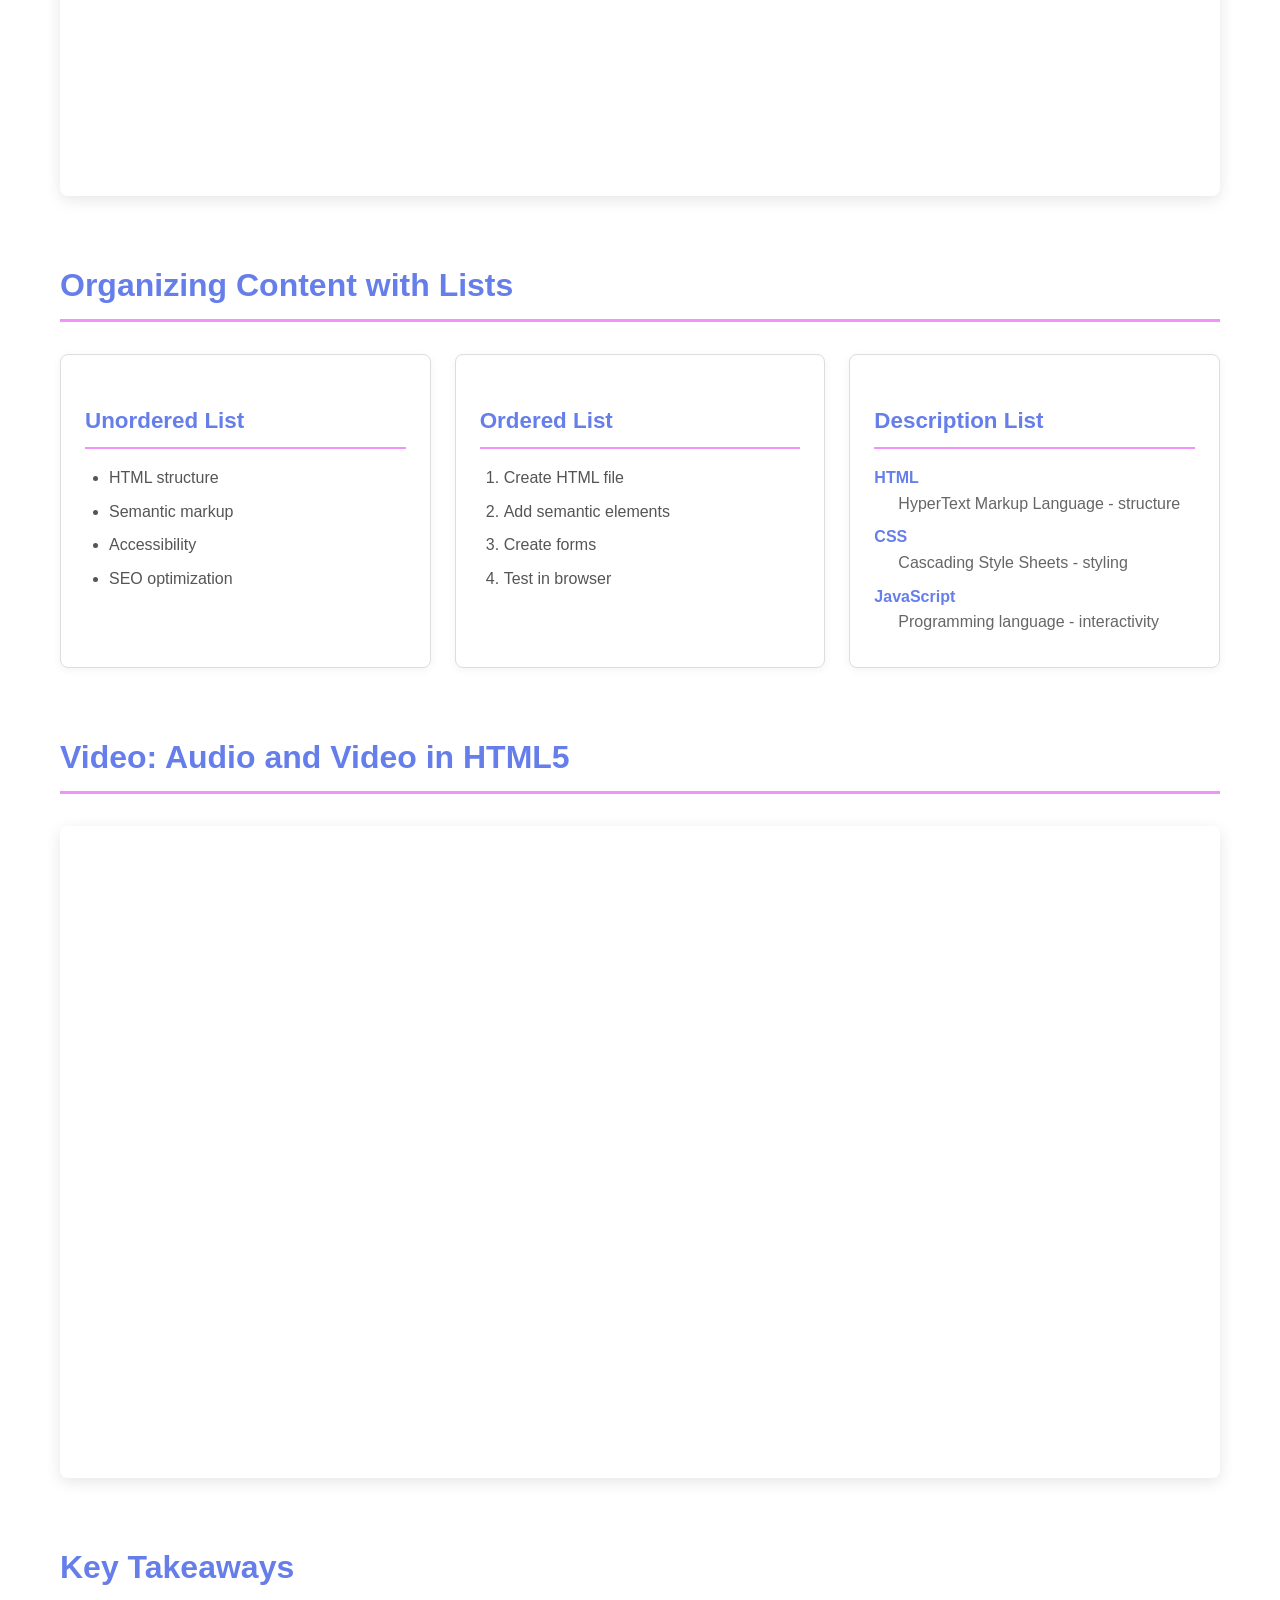
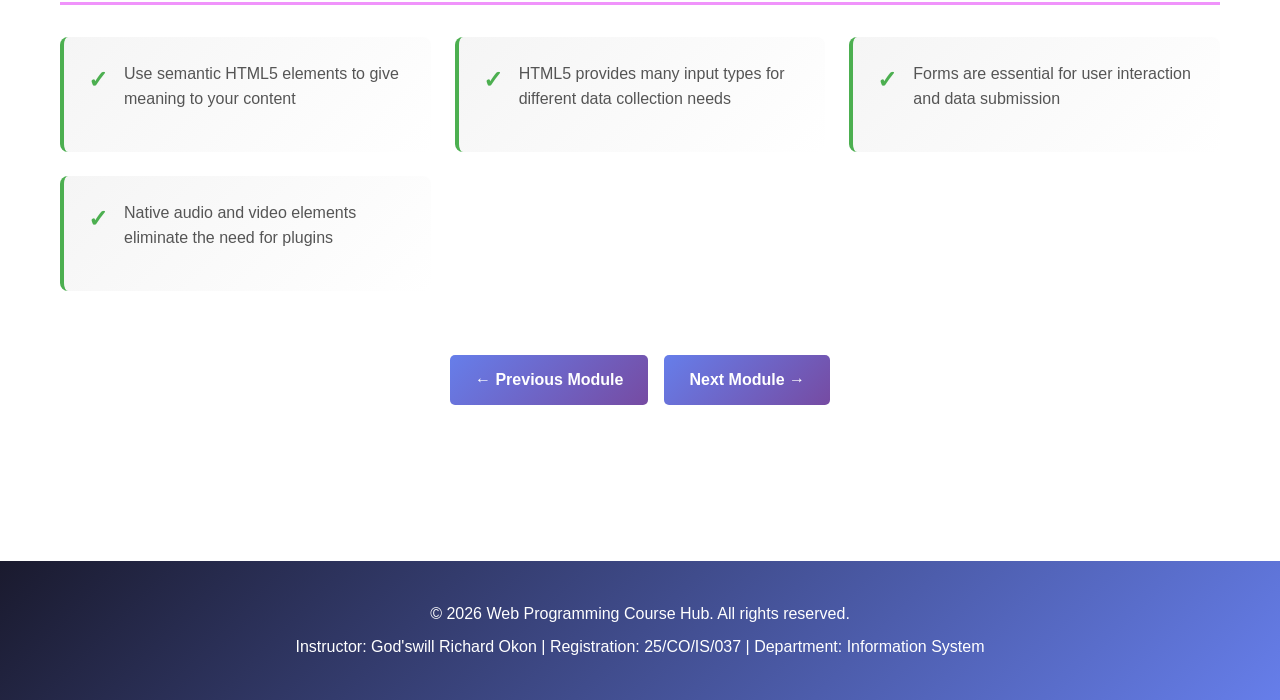
==== commit f5be98f3: "Add YouTube videos and fix styling" ====
--- a/module2.html
+++ b/module2.html
@@ -195,9 +195,17 @@
                 </div>
             </div>
 
+            <!-- Video: HTML5 Tutorial -->
+            <div class="content-section">
+                <h2>Video: HTML5 Tutorial</h2>
+                <div class="video-container">
+                    <iframe width="100%" height="500" src="https://www.youtube.com/embed/UB3IHstot6Q" title="HTML5 Tutorial" frameborder="0" allow="accelerometer; autoplay; clipboard-write; encrypted-media; gyroscope; picture-in-picture" allowfullscreen></iframe>
+                </div>
+            </div>
+
             <!-- Audio Player -->
             <div class="content-section">
-                <h2>Multimedia: Audio Element</h2>
+                <h2>🎵 Multimedia: Audio Element</h2>
                 <p>HTML5 provides native support for audio playback without plugins:</p>
                 <div class="audio-player-box">
                     <h3>🎵 Module 2 Audio Lecture</h3>
@@ -207,6 +215,14 @@
                         Your browser does not support the audio element.
                     </audio>
                     <p><small>Note: Replace 'module2-lecture.mp3' with your actual audio file</small></p>
+                </div>
+            </div>
+
+            <!-- Video: HTML Forms Tutorial -->
+            <div class="content-section">
+                <h2>Video: HTML Forms Tutorial</h2>
+                <div class="video-container">
+                    <iframe width="100%" height="500" src="https://www.youtube.com/embed/YwbIeMlxZZ4" title="HTML Forms Tutorial" frameborder="0" allow="accelerometer; autoplay; clipboard-write; encrypted-media; gyroscope; picture-in-picture" allowfullscreen></iframe>
                 </div>
             </div>
 
@@ -246,6 +262,14 @@
                 </div>
             </div>
 
+            <!-- Video: Audio and Video in HTML5 -->
+            <div class="content-section">
+                <h2>Video: Audio and Video in HTML5</h2>
+                <div class="video-container">
+                    <iframe width="100%" height="500" src="https://www.youtube.com/embed/kffAkoSUapU" title="Audio and Video in HTML5" frameborder="0" allow="accelerometer; autoplay; clipboard-write; encrypted-media; gyroscope; picture-in-picture" allowfullscreen></iframe>
+                </div>
+            </div>
+
             <!-- Key Takeaways -->
             <div class="content-section">
                 <h2>Key Takeaways</h2>
--- a/css/style.css
+++ b/css/style.css
@@ -722,6 +722,31 @@
 }
 
 /* ========================================
+   VIDEO CONTAINER
+   ======================================== */
+
+.video-container {
+    position: relative;
+    width: 100%;
+    padding-bottom: 56.25%; /* 16:9 aspect ratio */
+    height: 0;
+    overflow: hidden;
+    border-radius: 8px;
+    margin: 2rem 0;
+    box-shadow: 0 4px 15px rgba(0, 0, 0, 0.1);
+}
+
+.video-container iframe {
+    position: absolute;
+    top: 0;
+    left: 0;
+    width: 100%;
+    height: 100%;
+    border: none;
+    border-radius: 8px;
+}
+
+/* ========================================
    AUDIO PLAYER
    ======================================== */
 
@@ -741,6 +766,7 @@
 .audio-player {
     width: 100%;
     margin: 1rem 0;
+    border-radius: 4px;
 }
 
 /* ========================================
